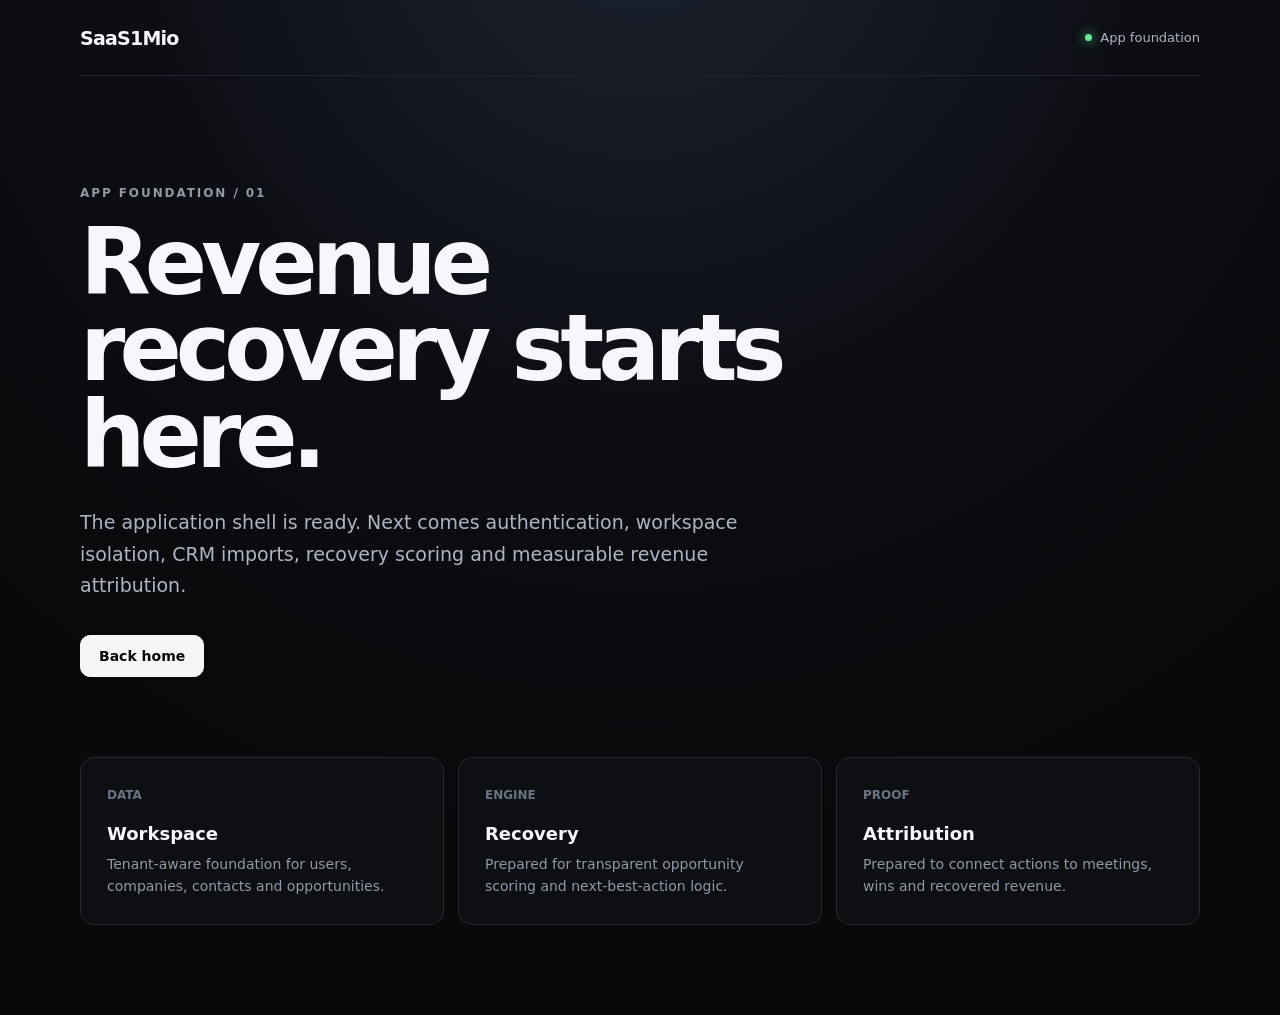
==== app/index.html @ f225df86 "Add SaaS1Mio app foundation" ====
<!doctype html>
<html lang="en">
<head>
  <meta charset="UTF-8"><meta name="viewport" content="width=device-width,initial-scale=1"><title>SaaS1Mio App</title><link rel="stylesheet" href="../styles.css">
</head>
<body>
  <main class="shell"><nav class="nav"><a class="brand" href="../">SaaS1Mio</a><span class="status"><i></i> App foundation</span></nav>
  <section class="hero"><div class="eyebrow">APP FOUNDATION / 01</div><h1>Revenue recovery starts here.</h1><p>The application shell is ready. Next comes authentication, workspace isolation, CRM imports, recovery scoring and measurable revenue attribution.</p><div class="actions"><a class="button primary" href="../">Back home</a></div></section>
  <section class="grid"><article><span>DATA</span><h2>Workspace</h2><p>Tenant-aware foundation for users, companies, contacts and opportunities.</p></article><article><span>ENGINE</span><h2>Recovery</h2><p>Prepared for transparent opportunity scoring and next-best-action logic.</p></article><article><span>PROOF</span><h2>Attribution</h2><p>Prepared to connect actions to meetings, wins and recovered revenue.</p></article></section>
  </main>
</body></html>
---- styles.css ----
* { box-sizing: border-box; }
:root { color-scheme: dark; font-family: Inter, ui-sans-serif, system-ui, -apple-system, BlinkMacSystemFont, "Segoe UI", sans-serif; background: #08090b; color: #f5f7fa; }
body { margin: 0; min-height: 100vh; background: radial-gradient(circle at 50% -10%, #1c2230 0, #0b0d11 42%, #08090b 75%); }
a { color: inherit; text-decoration: none; }
.shell { width: min(1120px, calc(100% - 40px)); margin: auto; }
.nav { height: 76px; display: flex; align-items: center; justify-content: space-between; border-bottom: 1px solid #20242c; }
.brand { font-weight: 800; letter-spacing: -0.04em; font-size: 19px; }
.status { color: #aeb5c2; font-size: 13px; display: flex; gap: 8px; align-items: center; }
.status i { width: 7px; height: 7px; border-radius: 50%; background: #69e89a; box-shadow: 0 0 12px #69e89a; }
.hero { padding: 110px 0 80px; max-width: 820px; }
.eyebrow { color: #8f99aa; font-size: 12px; font-weight: 700; letter-spacing: .16em; margin-bottom: 20px; }
h1 { font-size: clamp(48px, 8vw, 92px); line-height: .94; letter-spacing: -.065em; margin: 0 0 28px; }
.hero p { max-width: 680px; color: #aeb5c2; font-size: 19px; line-height: 1.65; margin: 0; }
.actions { display: flex; gap: 12px; margin-top: 34px; flex-wrap: wrap; }
.button { padding: 12px 18px; border-radius: 10px; font-weight: 700; font-size: 14px; border: 1px solid #303641; }
.primary { background: #f4f6f8; color: #090a0c; border-color: #f4f6f8; }
.secondary { background: #12151a; }
.grid { display: grid; grid-template-columns: repeat(3, 1fr); gap: 14px; padding-bottom: 90px; }
.grid article { border: 1px solid #242932; background: rgba(16,18,23,.7); padding: 26px; border-radius: 14px; }
.grid span { color: #697384; font-size: 12px; font-weight: 800; }
h2 { font-size: 18px; margin: 20px 0 10px; }
.grid p { color: #8f99aa; line-height: 1.55; margin: 0; font-size: 14px; }
@media (max-width: 720px) { .grid { grid-template-columns: 1fr; } .hero { padding-top: 80px; } }
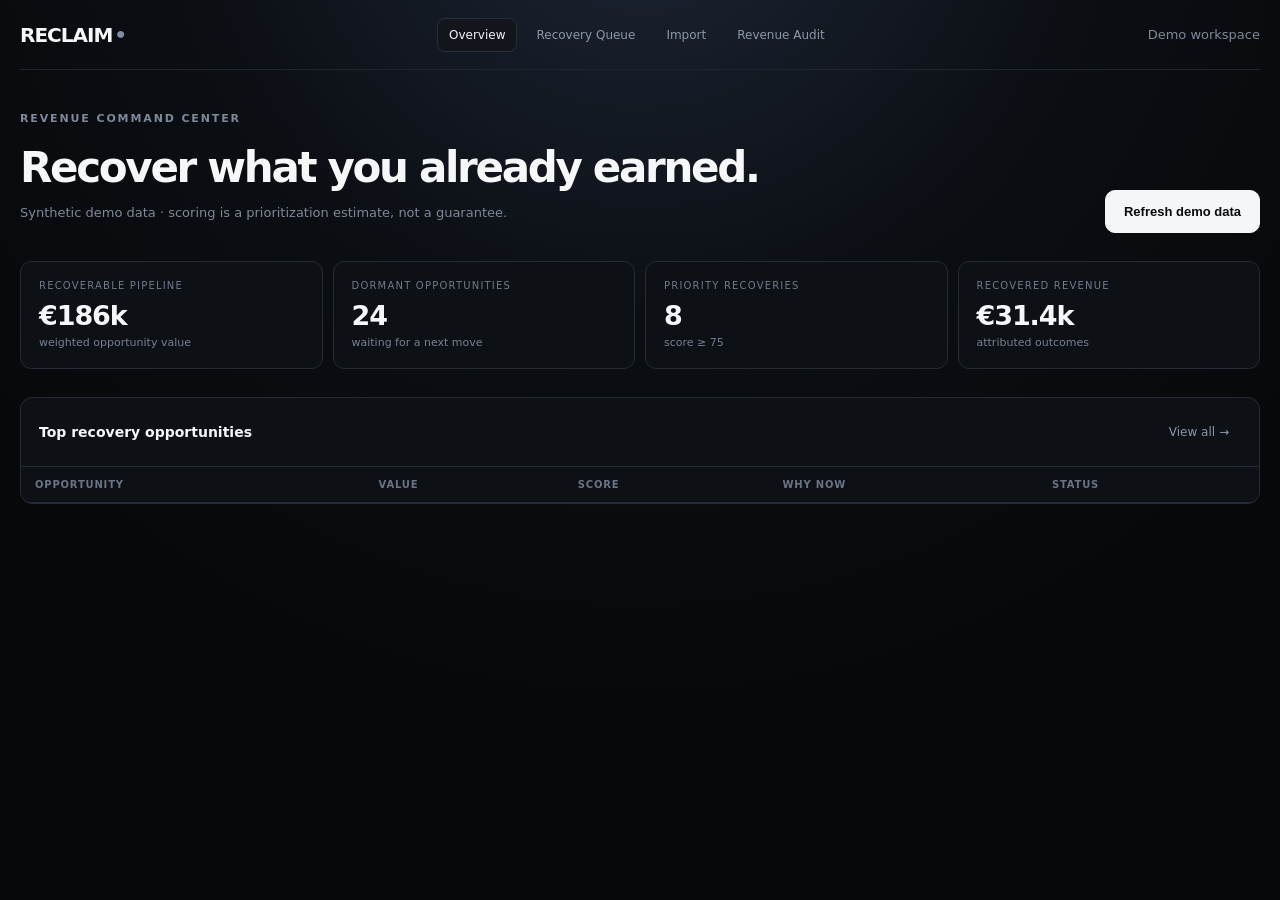
==== commit cb86bdbe: "Build functional RECLAIM recovery workspace" ====
--- a/app/index.html
+++ b/app/index.html
@@ -1,11 +1,12 @@
 <!doctype html>
 <html lang="en">
-<head>
-  <meta charset="UTF-8"><meta name="viewport" content="width=device-width,initial-scale=1"><title>SaaS1Mio App</title><link rel="stylesheet" href="../styles.css">
-</head>
-<body>
-  <main class="shell"><nav class="nav"><a class="brand" href="../">SaaS1Mio</a><span class="status"><i></i> App foundation</span></nav>
-  <section class="hero"><div class="eyebrow">APP FOUNDATION / 01</div><h1>Revenue recovery starts here.</h1><p>The application shell is ready. Next comes authentication, workspace isolation, CRM imports, recovery scoring and measurable revenue attribution.</p><div class="actions"><a class="button primary" href="../">Back home</a></div></section>
-  <section class="grid"><article><span>DATA</span><h2>Workspace</h2><p>Tenant-aware foundation for users, companies, contacts and opportunities.</p></article><article><span>ENGINE</span><h2>Recovery</h2><p>Prepared for transparent opportunity scoring and next-best-action logic.</p></article><article><span>PROOF</span><h2>Attribution</h2><p>Prepared to connect actions to meetings, wins and recovered revenue.</p></article></section>
-  </main>
-</body></html>
+<head><meta charset="UTF-8"><meta name="viewport" content="width=device-width,initial-scale=1"><title>RECLAIM · Revenue Recovery</title><link rel="stylesheet" href="../styles.css"><style>
+.app{width:min(1240px,calc(100% - 32px));margin:auto}.appbar{height:70px;border-bottom:1px solid #20252d;display:flex;align-items:center;justify-content:space-between}.appnav{display:flex;gap:7px}.tab{border:1px solid transparent;background:transparent;color:#8c97a8;padding:9px 11px;border-radius:8px;cursor:pointer;font:inherit;font-size:12px}.tab.active,.tab:hover{background:#12161c;border-color:#292f39;color:#f0f2f5}.app-main{padding:42px 0 80px}.view{display:none}.view.active{display:block}.title-row{display:flex;justify-content:space-between;gap:20px;align-items:end;margin-bottom:28px}.title-row h1{font-size:42px;letter-spacing:-.055em;margin:0 0 8px}.muted{color:#7f8999;font-size:13px}.cards{display:grid;grid-template-columns:repeat(4,1fr);gap:10px;margin-bottom:28px}.card{border:1px solid #252b34;background:#0d1015;border-radius:11px;padding:18px}.card label{display:block;color:#707b8c;font-size:10px;text-transform:uppercase;letter-spacing:.12em}.card strong{display:block;font-size:27px;letter-spacing:-.04em;margin-top:9px}.card small{color:#778294;font-size:11px}.panel{border:1px solid #252b34;background:#0d1015;border-radius:12px;overflow:hidden}.panel-head{padding:17px 18px;border-bottom:1px solid #252b34;display:flex;justify-content:space-between;align-items:center}.panel-head h2{font-size:14px;margin:0}.toolbar{display:flex;gap:8px;flex-wrap:wrap}.input,.select{background:#0a0d11;border:1px solid #303641;color:#e8ebef;border-radius:8px;padding:9px 10px;font:inherit;font-size:12px;outline:none}.table{width:100%;border-collapse:collapse}.table th{text-align:left;color:#697486;font-size:10px;text-transform:uppercase;letter-spacing:.08em;font-weight:700;padding:12px 14px;border-bottom:1px solid #252b34}.table td{padding:14px;border-bottom:1px solid #1d222a;color:#b8c0cc;font-size:12px}.table tr:last-child td{border-bottom:0}.score{display:inline-flex;min-width:32px;justify-content:center;padding:4px 7px;border-radius:6px;background:#18202b;color:#c9d3e0;font-weight:800}.score.high{background:#202d2b;color:#a9d8c5}.company{color:#f0f2f5;font-weight:700}.sub{display:block;color:#687385;font-size:10px;margin-top:3px}.statuspill{font-size:10px;padding:4px 7px;border-radius:5px;background:#171c23;color:#8994a5}.import{display:grid;grid-template-columns:1.1fr .9fr;gap:12px}.drop{min-height:210px;border:1px dashed #3a424f;border-radius:11px;display:flex;align-items:center;justify-content:center;text-align:center;padding:30px;cursor:pointer;background:#0a0d11}.drop:hover{border-color:#647084}.drop strong{display:block;font-size:15px;margin-bottom:7px}.drop p{color:#747f90;font-size:12px;max-width:360px;line-height:1.5}.audit{max-width:720px}.audit-grid{display:grid;grid-template-columns:1fr 1fr;gap:10px}.audit-result{margin-top:15px;border:1px solid #343c49;border-radius:11px;background:#11161e;padding:22px}.audit-result strong{display:block;font-size:42px;letter-spacing:-.05em;margin:5px 0}.empty{padding:50px;text-align:center;color:#778294}.empty h3{color:#dce1e8;margin-bottom:7px}.toast{position:fixed;right:18px;bottom:18px;background:#eef1f4;color:#090a0c;padding:11px 15px;border-radius:8px;font-size:12px;font-weight:700;display:none}.toast.show{display:block}@media(max-width:850px){.cards{grid-template-columns:1fr 1fr}.import{grid-template-columns:1fr}.appnav{overflow:auto}.title-row{align-items:start;flex-direction:column}}@media(max-width:520px){.cards{grid-template-columns:1fr}.table th:nth-child(n+4),.table td:nth-child(n+4){display:none}}
+</style></head>
+<body><div class="app"><header class="appbar"><a class="brand" href="../">RECLAIM<span>•</span></a><nav class="appnav"><button class="tab active" data-view="overview">Overview</button><button class="tab" data-view="queue">Recovery Queue</button><button class="tab" data-view="import">Import</button><button class="tab" data-view="audit">Revenue Audit</button></nav><span class="muted">Demo workspace</span></header>
+<main class="app-main">
+<section id="overview" class="view active"><div class="title-row"><div><div class="eyebrow">REVENUE COMMAND CENTER</div><h1>Recover what you already earned.</h1><p class="muted">Synthetic demo data · scoring is a prioritization estimate, not a guarantee.</p></div><button class="button primary" id="seedBtn">Refresh demo data</button></div><div class="cards"><div class="card"><label>Recoverable pipeline</label><strong id="recoverable">€186k</strong><small>weighted opportunity value</small></div><div class="card"><label>Dormant opportunities</label><strong id="dormant">24</strong><small>waiting for a next move</small></div><div class="card"><label>Priority recoveries</label><strong id="priority">8</strong><small>score ≥ 75</small></div><div class="card"><label>Recovered revenue</label><strong id="recovered">€31.4k</strong><small>attributed outcomes</small></div></div><div class="panel"><div class="panel-head"><h2>Top recovery opportunities</h2><button class="tab" data-view="queue">View all →</button></div><table class="table"><thead><tr><th>Opportunity</th><th>Value</th><th>Score</th><th>Why now</th><th>Status</th></tr></thead><tbody id="topRows"></tbody></table></div></section>
+<section id="queue" class="view"><div class="title-row"><div><div class="eyebrow">RECOVERY ENGINE</div><h1>Recovery Queue</h1><p class="muted">Ranked by transparent commercial signals.</p></div></div><div class="panel"><div class="panel-head"><div class="toolbar"><input id="search" class="input" placeholder="Search company or contact"><select id="minScore" class="select"><option value="0">All scores</option><option value="75">75+ priority</option><option value="60">60+ strong</option></select></div><span class="muted" id="queueCount"></span></div><table class="table"><thead><tr><th>Opportunity</th><th>Value</th><th>Dormant</th><th>Score</th><th>Reason</th><th>Action</th></tr></thead><tbody id="queueRows"></tbody></table></div></section>
+<section id="import" class="view"><div class="title-row"><div><div class="eyebrow">DATA IN</div><h1>Import your pipeline.</h1><p class="muted">CSV is the first path. Your CRM remains the system of record.</p></div></div><div class="import"><label class="drop" for="csv"><div><strong>Drop a CSV here</strong><p>Expected columns: company, contact, email, deal_value, stage, last_activity_at, objection. Files stay in this browser in demo mode.</p><input id="csv" type="file" accept=".csv,text/csv" hidden></div></label><div class="panel"><div class="panel-head"><h2>Import contract</h2></div><div style="padding:20px"><p class="muted">1. Preview and map fields<br>2. Validate duplicates and values<br>3. Normalize opportunities<br>4. Score recovery potential<br>5. Review before any outreach</p><button class="button ghost" id="downloadSample">Download sample CSV</button></div></div></div><div id="importResult" class="panel" style="margin-top:12px;display:none"><div class="panel-head"><h2>Import result</h2></div><div class="empty" id="importText"></div></div></section>
+<section id="audit" class="view"><div class="title-row"><div><div class="eyebrow">REVENUE AUDIT</div><h1>Find the leak before buying more leads.</h1><p class="muted">A conservative scenario calculator for the value of dormant pipeline.</p></div></div><div class="panel audit"><div style="padding:22px"><div class="audit-grid"><label class="muted">Dormant opportunities<input class="input" id="aLeads" type="number" value="500" min="0" style="width:100%;margin-top:7px"></label><label class="muted">Average deal value (€)<input class="input" id="aDeal" type="number" value="3000" min="0" style="width:100%;margin-top:7px"></label><label class="muted">Estimated recovery rate (%)<input class="input" id="aRate" type="number" value="8" min="0" max="100" style="width:100%;margin-top:7px"></label><label class="muted">Close rate on recovered opportunities (%)<input class="input" id="aClose" type="number" value="25" min="0" max="100" style="width:100%;margin-top:7px"></label></div><div class="audit-result"><span class="muted">Illustrative recovered revenue</span><strong id="auditValue">€30,000</strong><span class="muted">Assumptions are user inputs. This is not a prediction or guarantee.</span></div></div></div></section>
+</main></div><div id="toast" class="toast"></div><script src="./app.js"></script></body></html>
--- a/styles.css
+++ b/styles.css
@@ -1,23 +1 @@
-* { box-sizing: border-box; }
-:root { color-scheme: dark; font-family: Inter, ui-sans-serif, system-ui, -apple-system, BlinkMacSystemFont, "Segoe UI", sans-serif; background: #08090b; color: #f5f7fa; }
-body { margin: 0; min-height: 100vh; background: radial-gradient(circle at 50% -10%, #1c2230 0, #0b0d11 42%, #08090b 75%); }
-a { color: inherit; text-decoration: none; }
-.shell { width: min(1120px, calc(100% - 40px)); margin: auto; }
-.nav { height: 76px; display: flex; align-items: center; justify-content: space-between; border-bottom: 1px solid #20242c; }
-.brand { font-weight: 800; letter-spacing: -0.04em; font-size: 19px; }
-.status { color: #aeb5c2; font-size: 13px; display: flex; gap: 8px; align-items: center; }
-.status i { width: 7px; height: 7px; border-radius: 50%; background: #69e89a; box-shadow: 0 0 12px #69e89a; }
-.hero { padding: 110px 0 80px; max-width: 820px; }
-.eyebrow { color: #8f99aa; font-size: 12px; font-weight: 700; letter-spacing: .16em; margin-bottom: 20px; }
-h1 { font-size: clamp(48px, 8vw, 92px); line-height: .94; letter-spacing: -.065em; margin: 0 0 28px; }
-.hero p { max-width: 680px; color: #aeb5c2; font-size: 19px; line-height: 1.65; margin: 0; }
-.actions { display: flex; gap: 12px; margin-top: 34px; flex-wrap: wrap; }
-.button { padding: 12px 18px; border-radius: 10px; font-weight: 700; font-size: 14px; border: 1px solid #303641; }
-.primary { background: #f4f6f8; color: #090a0c; border-color: #f4f6f8; }
-.secondary { background: #12151a; }
-.grid { display: grid; grid-template-columns: repeat(3, 1fr); gap: 14px; padding-bottom: 90px; }
-.grid article { border: 1px solid #242932; background: rgba(16,18,23,.7); padding: 26px; border-radius: 14px; }
-.grid span { color: #697384; font-size: 12px; font-weight: 800; }
-h2 { font-size: 18px; margin: 20px 0 10px; }
-.grid p { color: #8f99aa; line-height: 1.55; margin: 0; font-size: 14px; }
-@media (max-width: 720px) { .grid { grid-template-columns: 1fr; } .hero { padding-top: 80px; } }
+*{box-sizing:border-box}html{scroll-behavior:smooth}:root{color-scheme:dark;font-family:Inter,ui-sans-serif,system-ui,-apple-system,BlinkMacSystemFont,"Segoe UI",sans-serif;background:#07080a;color:#f6f7f9}body{margin:0;min-height:100vh;background:radial-gradient(circle at 50% -15%,#1e2737 0,#0b0e13 38%,#07080a 72%)}a{color:inherit;text-decoration:none}.wrap{width:min(1120px,calc(100% - 40px));margin:auto}.topbar{height:74px;width:min(1200px,calc(100% - 40px));margin:auto;display:flex;align-items:center;justify-content:space-between;border-bottom:1px solid #20252d}.brand{font-weight:850;letter-spacing:-.05em;font-size:20px}.brand span{color:#7e8da5;margin-left:2px}.topbar nav{display:flex;gap:28px;color:#9da7b7;font-size:13px}.navcta{border:1px solid #343b46;background:#11151b;border-radius:9px;padding:10px 14px;font-size:13px;font-weight:750}.hero{padding:128px 0 96px}.eyebrow{font-size:11px;letter-spacing:.17em;font-weight:800;color:#7e899b;margin-bottom:18px}.hero h1{font-size:clamp(52px,8vw,98px);line-height:.91;letter-spacing:-.075em;max-width:920px;margin:0 0 28px}.lead{max-width:720px;color:#aab3c0;font-size:19px;line-height:1.65;margin:0}.hero-actions{display:flex;gap:10px;margin-top:34px;flex-wrap:wrap}.button{display:inline-flex;align-items:center;justify-content:center;gap:10px;padding:13px 18px;border-radius:10px;font-size:13px;font-weight:800;border:1px solid #303743}.primary{background:#f4f6f8;color:#090a0c;border-color:#f4f6f8}.ghost{background:#101319;color:#e9ecf0}.trustline{display:flex;gap:12px;align-items:center;flex-wrap:wrap;color:#697383;font-size:11px;margin-top:34px}.trustline i{width:3px;height:3px;border-radius:50%;background:#586272}.section{padding:95px 0}.section-head{max-width:700px;margin-bottom:35px}.section h2{font-size:clamp(32px,5vw,54px);letter-spacing:-.055em;line-height:1;margin:0}.steps{display:grid;grid-template-columns:repeat(4,1fr);border-top:1px solid #252a32}.steps article{padding:27px 20px 25px 0;border-right:1px solid #252a32;margin-right:20px}.steps article:last-child{border-right:0}.steps b{font-size:11px;color:#778194}.steps h3{font-size:19px;margin:28px 0 10px}.steps p,.proof p,.pricing p{font-size:14px;line-height:1.65;color:#8f99a9;margin:0}.proof{display:grid;grid-template-columns:1fr 420px;gap:70px;align-items:center;border-top:1px solid #20252d;border-bottom:1px solid #20252d}.proof h2{margin-bottom:20px}.proof-card{border:1px solid #2b323d;background:linear-gradient(145deg,#11161e,#0b0e13);padding:26px;border-radius:14px;box-shadow:0 25px 70px rgba(0,0,0,.25)}.proof-card span,.proof-card small{display:block;color:#778294;font-size:11px}.proof-card strong{display:block;font-size:48px;letter-spacing:-.05em;margin:9px 0 3px}.mini-bars{height:100px;display:flex;gap:8px;align-items:end;margin-top:24px}.mini-bars i{display:block;flex:1;background:#536176;border-radius:3px 3px 0 0;opacity:.75}.pricing{display:grid;grid-template-columns:repeat(3,1fr);gap:14px}.pricing article{position:relative;border:1px solid #252b34;border-radius:14px;background:#0d1015;padding:27px}.pricing .featured{border-color:#586579;background:#11161d}.pricing label{position:absolute;top:18px;right:18px;font-size:9px;font-weight:900;letter-spacing:.14em;color:#9da9bb}.pricing h3{margin:0 0 18px;font-size:18px}.pricing strong{font-size:40px;letter-spacing:-.05em}.pricing strong span{font-size:12px;color:#7e899a;letter-spacing:0}.pricing p{margin:10px 0 20px}.pricing ul{list-style:none;padding:0;margin:0 0 25px;color:#b4bdca;font-size:13px;line-height:2}.pricing li:before{content:"✓";color:#7e8da5;margin-right:9px}.full{width:100%}.footer{padding:28px 0 45px;display:flex;justify-content:space-between;color:#5f6979;font-size:11px;border-top:1px solid #20252d}@media(max-width:800px){.topbar nav{display:none}.hero{padding-top:90px}.steps,.pricing,.proof{grid-template-columns:1fr}.steps article{border-right:0;border-bottom:1px solid #252a32;margin:0}.proof{gap:35px}.proof-card{max-width:none}.footer{flex-direction:column;gap:8px}}
